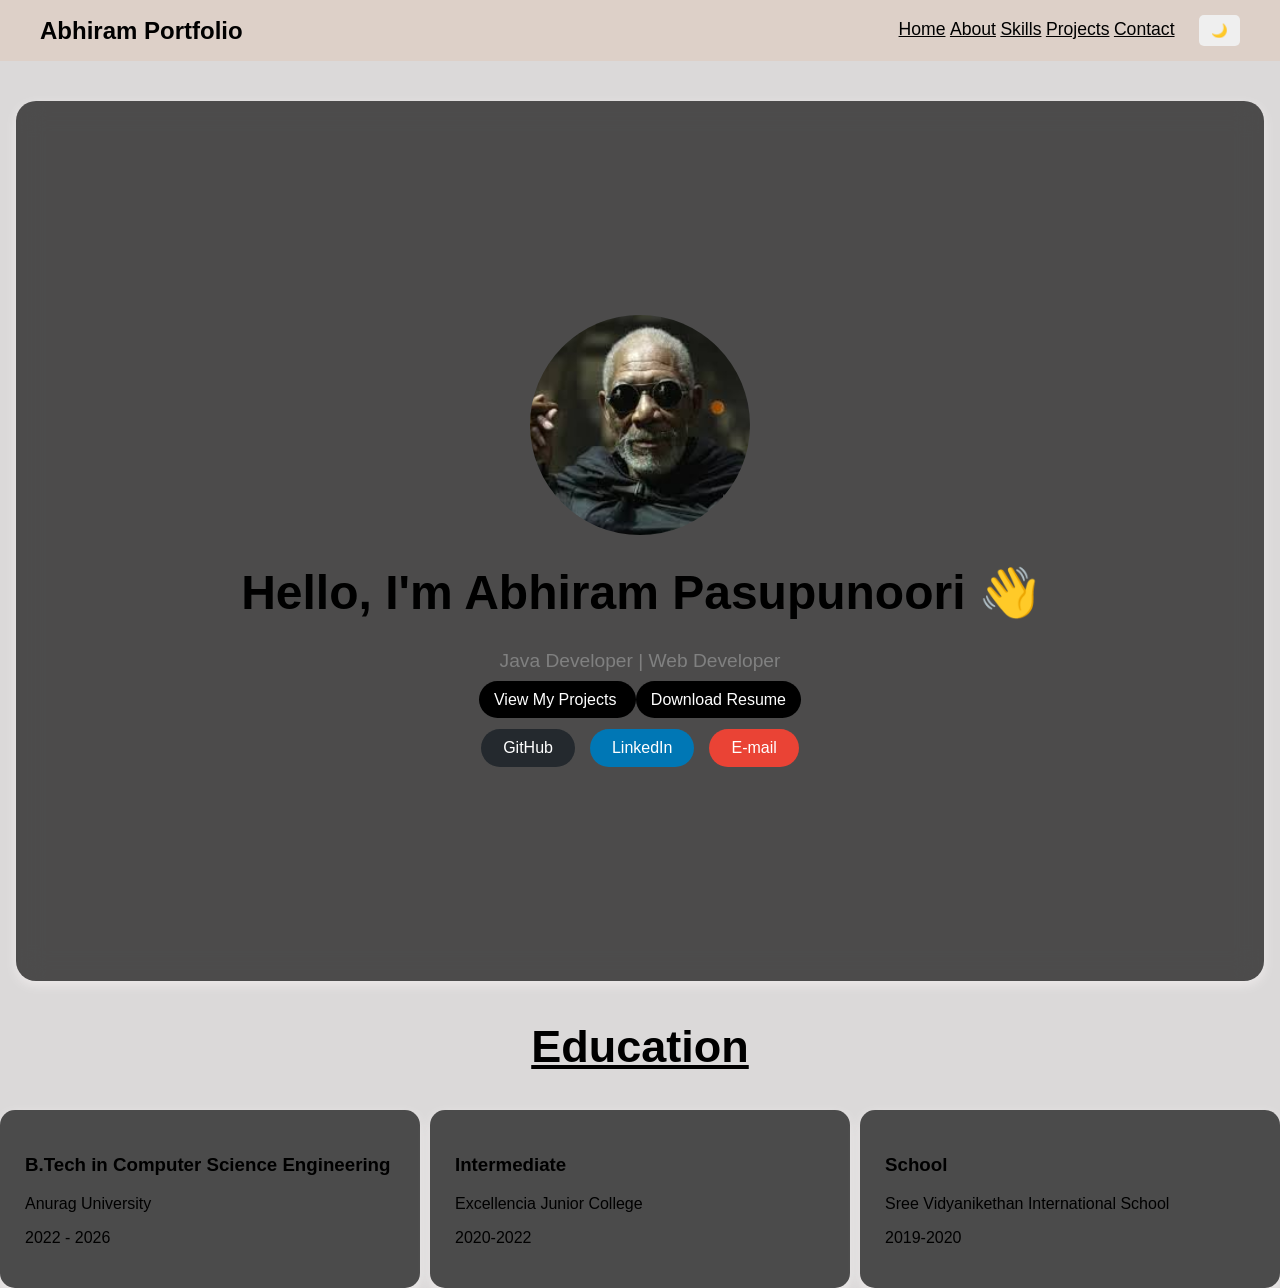
==== Portfolio/index.html @ 84ac0bc2 "Add files via upload" ====
<!DOCTYPE html>
<html lang="en">
<head>
    <title>My Portfolio</title>
    <meta charset="UTF-8">
    <link rel="stylesheet" href="style.css">
</head>
<body>
   
<nav class="navbar">
    <div class="logo">Abhiram Portfolio</div>

   

    <div class="nav-links">
        <a href="index.html">Home</a>
        <a href="about.html">About</a>
        <a href="skills.html">Skills</a>
        <a href="projects.html">Projects</a>
        <a href="contact.html">Contact</a>

        <button id="theme-btn">🌙</button>
    </div>
    
</nav>


<section class="hero">
    <img src="images/profile.jpeg" alt="Profile Photo" class="profile-pic">

    <h1>Hello, I'm Abhiram Pasupunoori 👋</h1>

    <p>
        Java Developer | Web Developer
    </p>

    <div class="hero-button">

        <a href="projects.html" class="hero-btn">
            View My Projects
        </a>
        <a href="resume.pdf" download class="resume-btn">
            Download Resume
        </a>
    </div>

    <div class="social-links">

        <a href="https://github.com/AbhiramPasupunoori" target="_blank" class="social-btn github">
            GitHub
        </a>
        <a href="https://www.linkedin.com/in/abhiram-pasupunoori19" target="_blank" class="social-btn linkedin">
            LinkedIn
        </a>
        <a href="mailto:abhi.ram9258@gmail.com" target="_blank" class="social-btn e-mail">
            E-mail 
        </a>

    </div>

</section>

<section class="education">

    <h1>Education</h1>


    <div class="education-container">

   
        <div class="edu-card">

            <h3>B.Tech in Computer Science Engineering</h3>

            <p>
             Anurag University
            </p>

            <p>
                2022 - 2026
            </p>

        </div>

         <div class="edu-card">
            <h3>Intermediate</h3>

            <p>Excellencia Junior College</p>

            <p>2020-2022</p>
        </div>

        <div class="edu-card">
            <h3>School</h3>
            <p>Sree Vidyanikethan International School</p>
            <p>2019-2020</p>
        </div>
    </div>

</section>


<script src="script.js"></script>
</body>
</html>
---- Portfolio/style.css ----
/* Base styles */
body {
    margin: 0;
    font-family: Arial, sans-serif;
    background-color: #b5b1b17b;
    color: black;
}

/* Navigation */
.navbar {
    background-color: #DDD0C8;
    display: flex;
    justify-content: space-between;
    align-items: center;
    padding: 15px 40px;
}

.logo {
    color: #000000;
    font-size: 24px;
    font-weight: bold;
    transition: transform 0.3s ease;
}

.logo:hover {
    transform: scale(1.1);
}

.nav-links a {
    font-size: 1.1rem;
    color: rgb(0, 0, 0);
    max-width: 700px;
    position: relative;
    transition: color 0.3s ease;
    align-items: right;
}

.nav-links a::after {
    content: "";
    position: absolute;
    left: 0;
    bottom: -5px;
    width: 0;
    height: 2px;
    background: #E5EDF1;
    transition: width 0.3s ease;
}

.nav-links a:hover {
    color: #ffa9a9;
}

.nav-links a:hover::after {
    width: 100%;
}

#theme-btn {
    margin-left: 20px;
    padding: 8px 12px;
    border: none;
    border-radius: 5px;
    cursor: pointer;
    transition: background-color 0.3s ease, transform 0.3s ease;
}

#theme-btn:hover {
    transform: scale(1.05);
}

/* Page content */
.content {
    padding: 50px;
}

.content h1 {
    animation: fadeIn 1s ease-in-out;
}

/* Hero Section */
.hero {
    margin: 40px auto;
    width: 85%;
    min-height: 80vh;
    display: flex;
    flex-direction: column;
    justify-content: center;
    align-items: center;
    text-align: center;
    padding: 80px;
    border-radius: 20px;
    background: #323232d8;
    backdrop-filter: blur(15px);
    box-shadow: 0px 4px 12px rgba(255, 249, 249, 0.515);
    animation: fadeIn 1s ease-in-out;
}

.hero h1 {
    opacity: 0;
    transform: translateY(30px);
    animation: smoothAppear 3s ease-out forwards;
    font-size: 3rem;
    margin: 10px 0;
}

.hero p {
    opacity: 0;
    transform: translateY(30px);
    animation: smoothAppear 3s ease-out forwards;
    font-size: 1.2rem;
    color: gray;
    max-width: 700px;
}

.hero-btn,
.resume-btn {
    padding: 10px 15px;
    border-radius: 30px;
    text-decoration: none;
    color: white;
    transform: translateY(30px);
    animation: smoothAppear 3s ease-out forwards;
}

.hero-btn {
    background: #000000;
    color: #ffffff;
}

.resume-btn {
    background: #000000;
    color: #ffffff;
}

.hero-btn:hover,
.resume-btn:hover {
    transform: translateY(-4px);
    color: #ffa9a9; 
}

.social-links{
    margin-top:20px;

    display:flex;
    gap:15px;

    justify-content:center;
    flex-wrap:wrap;
}

.social-btn{
    text-decoration:none;

    padding:10px 22px;

    border-radius:25px;

    color: #ffffff; 

    transition:all 0.3s ease;
}
.social-btn:hover{
    transform: translateY(-4px);
    color: #000000; 
}
.github{
    background:#24292e;
}

.linkedin{
    background:#0077b5;
}

.e-mail{
    background:#ea4335;
}


.profile-pic {
    width: 220px;
    height: 220px;
    object-fit: cover;
    border-radius: 50%;
    margin-bottom: 20px;
    animation: float 4s ease-in-out infinite;
}

.education h1{
    text-align: center;
    font-size: 45px;
    text-decoration: underline;
    
}

.education-container {
    display: flex;
    gap: 10px;
    justify-content: center;
}

.edu-card {
    width: 390px;
    margin: auto;
    

    padding: 25px;
    border-radius: 15px;
    background-color: #323232d8;

    box-shadow: 0px 4px 12px rgba(255, 249, 249, 0.515);
    transition: transform 0.3s ease;
}

.edu-card:hover {
    transform: translateY(-5px);
}

/* Project cards */
.project {
    border: 1px solid #ddd;
    border-radius: 10px;
    padding: 20px;
    margin-bottom: 20px;
    transition: transform 0.3s ease, box-shadow 0.3s ease;
}

.project:hover {
    transform: translateY(-8px);
    box-shadow: 0 8px 20px rgb(0, 0, 0);
}

/* Skill cards */
.skill-card {
    display: inline-block;
    padding: 15px 25px;
    margin: 10px;
    border-radius: 10px;
    background: #323232d8;
    transition: transform 0.3s ease;
}

.skill-card:hover {
    transform: scale(1.05);
}

/* Forms */
input,
textarea {
    width: 100%;
    padding: 10px;
    margin-top: 10px;
    margin-bottom: 20px;
    box-sizing: border-box;
}

button {
    padding: 10px 20px;
    border: none;
    border-radius: 25px;
    cursor: pointer;
    transition: transform 0.3s ease, background-color 0.3s ease;
}

button:hover {
    transform: scale(1.05);
}

#contact {
    text-align: center;
    padding: 60px 20px;
}

#contact h1{
    font-size: 40px;
    margin-bottom: 20px;
    color: #7fbcdd;
}

#contact h2 {
    font-size: 25px;
    margin-bottom: 20px;
}

#contact p {
    font-size: 18px;
    margin: 10px 0;
    color: white;
    
}

#contact a{
    color: white;
    text-decoration: none;
}

#contact a:hover {
    color:#7fbcdd;
    text-decoration: underline;
}

/* Dark mode */
body.dark-mode {
    background-color: #121212;
    color: white;
}

body.dark-mode .navbar {
    background: #DDD0C8;
}

body.dark-mode .project {
    border: 1px solid #ffffff;
}

/* Animations */
@keyframes fadeIn {
    from {
        opacity: 0;
        transform: translateY(30px);
    }
    to {
        opacity: 1;
        transform: translateY(0);
    }
}

@keyframes smoothAppear {
    from {
        opacity: 0;
        transform: translateY(30px);
    }
    to {
        opacity: 1;
        transform: translateY(0);
    }
}
#theme-toggle {
    font-family: Arial, "Apple Color Emoji", "Segoe UI Emoji", sans-serif;
    font-size: 24px;
}
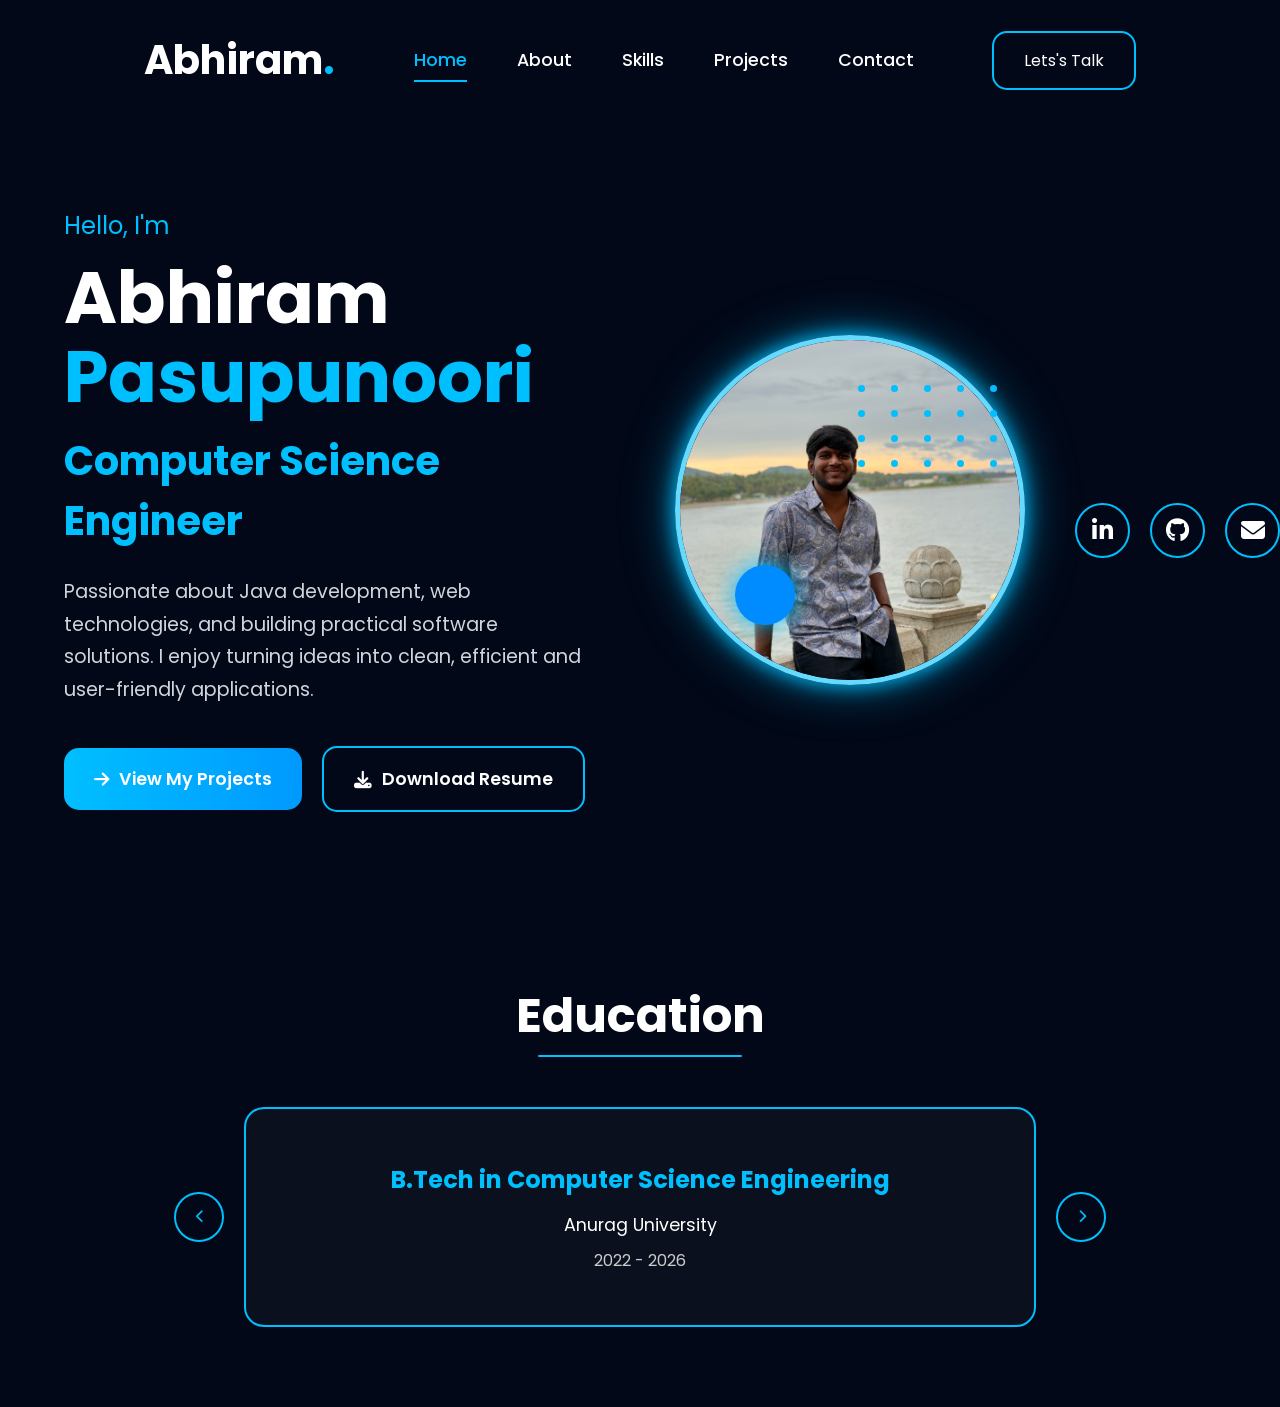
==== commit 97ec26a3: "home-page updated" ====
--- a/Portfolio/index.html
+++ b/Portfolio/index.html
@@ -1,105 +1,214 @@
 <!DOCTYPE html>
 <html lang="en">
-<head>
-    <title>My Portfolio</title>
-    <meta charset="UTF-8">
-    <link rel="stylesheet" href="style.css">
-</head>
-<body>
-   
-<nav class="navbar">
-    <div class="logo">Abhiram Portfolio</div>
-
-   
-
-    <div class="nav-links">
-        <a href="index.html">Home</a>
-        <a href="about.html">About</a>
-        <a href="skills.html">Skills</a>
-        <a href="projects.html">Projects</a>
-        <a href="contact.html">Contact</a>
-
-        <button id="theme-btn">🌙</button>
-    </div>
-    
-</nav>
-
-
-<section class="hero">
-    <img src="images/profile.jpeg" alt="Profile Photo" class="profile-pic">
-
-    <h1>Hello, I'm Abhiram Pasupunoori 👋</h1>
-
-    <p>
-        Java Developer | Web Developer
-    </p>
-
-    <div class="hero-button">
-
-        <a href="projects.html" class="hero-btn">
-            View My Projects
-        </a>
-        <a href="resume.pdf" download class="resume-btn">
-            Download Resume
-        </a>
-    </div>
-
-    <div class="social-links">
-
-        <a href="https://github.com/AbhiramPasupunoori" target="_blank" class="social-btn github">
-            GitHub
-        </a>
-        <a href="https://www.linkedin.com/in/abhiram-pasupunoori19" target="_blank" class="social-btn linkedin">
-            LinkedIn
-        </a>
-        <a href="mailto:abhi.ram9258@gmail.com" target="_blank" class="social-btn e-mail">
-            E-mail 
-        </a>
-
-    </div>
-
-</section>
-
-<section class="education">
-
-    <h1>Education</h1>
-
-
-    <div class="education-container">
-
-   
-        <div class="edu-card">
-
-            <h3>B.Tech in Computer Science Engineering</h3>
-
-            <p>
-             Anurag University
-            </p>
-
-            <p>
-                2022 - 2026
-            </p>
-
-        </div>
-
-         <div class="edu-card">
-            <h3>Intermediate</h3>
-
-            <p>Excellencia Junior College</p>
-
-            <p>2020-2022</p>
-        </div>
-
-        <div class="edu-card">
-            <h3>School</h3>
-            <p>Sree Vidyanikethan International School</p>
-            <p>2019-2020</p>
-        </div>
-    </div>
-
-</section>
-
-
-<script src="script.js"></script>
-</body>
+
+    <head>
+        <meta charset="UTF-8">
+        <meta name="viewport" content="width=device-width, initial-scale=1.0">
+        <title>Abhiram Portfolio</title>
+
+        <link rel="stylesheet"
+              href="https://cdnjs.cloudflare.com/ajax/libs/font-awesome/6.5.2/css/all.min.css">
+
+        <link rel="stylesheet" href="style.css">
+    </head>
+
+    <body>
+
+        <header>
+
+            <nav class="navbar">
+
+
+                <div class="logo">
+                    Abhiram<span>.</span>
+                </div>
+
+                <ul class="nav-menu">
+                    <li><a href="#" class="active">Home</a></li>
+                    <li><a href="about.html">About</a></li>
+                    <li><a href="skills.html">Skills</a></li>
+                    <li><a href="projects.html">Projects</a></li>
+                    <li><a href="contact.html">Contact</a></li>    
+                </ul>
+
+                <a href="contact.html" class="resume-nav-btn">
+                    
+                    Lets's Talk
+                </a>
+        
+            </nav>
+
+        </header>
+
+        <section class="hero">
+
+                <div class="hero-content">
+
+                    <p class="intro">
+                        Hello, I'm
+                    </p>
+
+                    <h1>
+                        Abhiram <span>Pasupunoori</span>
+                    </h1>
+
+                    <h2>
+                        Computer Science Engineer
+                    </h2>
+
+                    <p class="description">
+                        Passionate about Java development, web technologies,
+                        and building practical software solutions. I enjoy
+                        turning ideas into clean, efficient and user-friendly
+                        applications.
+                    </p>
+
+                    <div class="hero-buttons">
+
+                        <a href="projects.html" class="project-btn">
+                            <i class="fa-solid fa-arrow-right"></i>
+                            View My Projects
+                        </a>
+
+                        <a href="resume.pdf" download class="download-btn">
+                            <i class="fa-solid fa-download"></i>
+                             Download Resume
+                        </a>
+
+                    </div>
+
+                </div>
+
+                <div class="hero-image">
+
+                    <div class="image-circle">
+
+                        <img src="images/abhi.jpg"
+                            alt="Profile Photo">
+
+                    </div>
+
+                    <div class="small-circle"></div>
+
+                    <div class="dots">
+                        <span></span>
+                        <span></span>
+                        <span></span>
+                        <span></span>
+                        <span></span>
+                        <span></span>
+                        <span></span>
+                        <span></span>
+                        <span></span>
+                        <span></span>
+                        <span></span>
+                        <span></span>
+                        <span></span>
+                        <span></span>
+                        <span></span>
+                        <span></span>
+                        <span></span>
+                        <span></span>
+                        <span></span>
+                        <span></span>
+                    </div>
+
+                </div>
+
+                <div class="social-icons">
+
+                    <a href="https://www.linkedin.com/in/abhiram-pasupunoori19/"
+                        target="_blank">
+                        <i class="fab fa-linkedin-in"></i>
+                    </a>
+
+                    <a href="https://github.com/AbhiramPasupunoori"
+                        target="_blank">
+                        <i class="fab fa-github"></i>
+                    </a>
+
+                    <a href="https://mail.google.com/mail/?view=cm&fs=1&to=abhi.ram9258@gmail.com" target="_blank">
+                        <i class="fas fa-envelope"></i>
+                        </a>
+                </div>
+
+                
+        </section>
+
+        <section class="education">
+
+                <h2 class="section-title">Education</h2>
+
+                <div class="slider-wrapper">
+
+                    <button class="slider-btn prev">
+                        <i class="fa-solid fa-chevron-left"></i>
+                    </button>
+
+                    <div class="slider-container">
+
+                        <div class="education-slider">
+
+                            <div class="edu-card">
+                                <h3>B.Tech in Computer Science Engineering</h3>
+                                <p>Anurag University</p>
+                                <span>2022 - 2026</span>
+                            </div>
+
+                            <div class="edu-card">
+                                <h3>Intermediate</h3>
+                                <p>Excellencia Junior College</p>
+                                <span>2020 - 2022</span>
+                            </div>
+
+                            <div class="edu-card">
+                                <h3>School</h3>
+                                <p>Sree Vidyanikethan International School</p>
+                                <span>2019 - 2020</span>
+                            </div>
+
+                        </div>
+
+                    </div>
+
+                    <button class="slider-btn next">
+                        <i class="fa-solid fa-chevron-right"></i>
+                    </button>
+
+                </div>
+
+        </section>
+
+        <script>
+
+            const slider = document.querySelector('.education-slider');
+            const cards = document.querySelectorAll('.edu-card');
+
+            let index = 0;
+
+            document.querySelector('.next').onclick = () => {
+
+                if(index < cards.length - 1) {
+                    index++;
+                }
+
+                slider.style.transform =
+                    `translateX(-${index * 500}px)`;
+            };
+
+            document.querySelector('.prev').onclick = () => {
+
+                if(index > 0) {
+                    index--;
+                }
+                const cardWidth = document.querySelector('.edu-card').offsetWidth;
+
+                slider.style.transform =
+                    `translateX(-${index * cardWidth}px)`;
+            };
+
+        </script>
+                
+    </body>
+
 </html>
--- a/Portfolio/style.css
+++ b/Portfolio/style.css
@@ -1,240 +1,399 @@
-/* Base styles */
+@import url('https://fonts.googleapis.com/css2?family=Poppins:wght@300;400;500;600;700;800&display=swap');
+
+/* =========================
+   GLOBAL STYLES
+========================= */
+* {
+    margin: 0;
+    padding: 0;
+    box-sizing: border-box;
+    font-family: 'Poppins', sans-serif;
+}
+
 body {
-    margin: 0;
-    font-family: Arial, sans-serif;
-    background-color: #b5b1b17b;
+    background: #020817;
+    color: white;
+    min-height: 100vh;
+    overflow-x: hidden;
+}
+
+/* =========================
+   NAVBAR
+========================= */
+.navbar {
+    width: 90%;
+    margin: auto;
+    padding: 30px 80px;
+
+    display: flex;
+    justify-content: space-between;
+    align-items: center;
+}
+
+.logo {
+    font-size: 2.5rem;
+    font-weight: 700;
+}
+
+.logo span {
+    color: #00BFFF;
+}
+
+.nav-menu {
+    display: flex;
+    list-style: none;
+    gap: 50px;
+}
+
+.nav-menu li {
+    list-style: none;
+}
+
+.nav-menu a {
+    text-decoration: none;
+    color: white;
+    font-size: 1.1rem;
+    font-weight: 500;
+    position: relative;
+    transition: 0.3s;
+}
+
+.nav-menu a:hover,
+.nav-menu a.active {
+    color: #00BFFF;
+}
+
+.nav-menu a.active::after {
+    content: '';
+    position: absolute;
+    width: 100%;
+    height: 2px;
+    background: #00BFFF;
+    left: 0;
+    bottom: -10px;
+}
+
+.resume-nav-btn {
+    padding: 15px 30px;
+    border: 2px solid #00BFFF;
+    border-radius: 15px;
+    color: white;
+    text-decoration: none;
+    transition: 0.3s;
+}
+
+.resume-nav-btn:hover {
+    background: #00BFFF;
     color: black;
 }
 
-/* Navigation */
-.navbar {
-    background-color: #DDD0C8;
-    display: flex;
+/* =========================
+   HERO SECTION
+========================= */
+.hero {
+    width: 90%;
+    margin: auto;
+    min-height: calc(100vh - 120px);
+
+    display: flex;
+    align-items: center;
     justify-content: space-between;
-    align-items: center;
-    padding: 15px 40px;
-}
-
-.logo {
-    color: #000000;
+    gap: 50px;
+}
+
+/* Hero Content */
+.hero-content {
+    flex: 1;
+}
+
+.intro {
+    color: #00BFFF;
+    font-size: 1.5rem;
+    margin-bottom: 15px;
+}
+
+.hero-content h1 {
+    font-size: 4.5rem;
+    font-weight: 700;
+    line-height: 1.1;
+    margin-bottom: 15px;
+}
+
+.hero-content h1 span {
+    color: #00BFFF;
+}
+
+.hero-content h2 {
+    color: #00BFFF;
+    font-size: 2.5rem;
+    margin-bottom: 25px;
+}
+
+.description {
+    color: #d1d5db;
+    font-size: 1.2rem;
+    line-height: 1.7;
+    max-width: 550px;
+    margin-bottom: 40px;
+}
+
+/* =========================
+   HERO BUTTONS
+========================= */
+.hero-buttons {
+    display: flex;
+    flex-direction: row;
+    align-items: center;
+    gap: 20px;
+    margin-top: 40px;
+    flex-wrap: nowrap;
+}
+
+.project-btn,
+.download-btn {
+    text-decoration: none;
+    padding: 18px 30px;
+    border-radius: 15px;
+    font-size: 1.1rem;
+    font-weight: 600;
+    white-space: nowrap;
+    
+    transition: all 0.3s ease;
+    
+
+    display: inline-flex;
+    align-items: center;
+    justify-content: center;
+    gap: 10px;
+}
+
+.project-btn {
+    background: linear-gradient(90deg, #00BFFF, #0099FF);
+    color: white;
+    
+}
+
+.download-btn {
+    border: 2px solid #00BFFF;
+    color: white;
+    
+}
+
+.project-btn:hover,
+.download-btn:hover {
+    transform: translateY(-5px);
+}
+
+/* =========================
+   SOCIAL ICONS
+========================= */
+.social-icons {
+    display: flex;
+    gap: 20px;
+    margin-top: 40px;
+}
+
+.social-icons a {
+    width: 55px;
+    height: 55px;
+
+    border: 2px solid #00BFFF;
+    border-radius: 50%;
+
+    display: flex;
+    justify-content: center;
+    align-items: center;
+
+    color: white;
     font-size: 24px;
-    font-weight: bold;
-    transition: transform 0.3s ease;
-}
-
-.logo:hover {
-    transform: scale(1.1);
-}
-
-.nav-links a {
-    font-size: 1.1rem;
-    color: rgb(0, 0, 0);
-    max-width: 700px;
+    text-decoration: none;
+
+    transition: all 0.3s ease;
+}
+
+.social-icons a:hover {
+    background: #00BFFF;
+    color: #020817;
+    transform: translateY(-5px);
+}
+
+/* =========================
+   HERO IMAGE SECTION
+========================= */
+.hero-image {
+    flex: 1;
+    margin-left: 40px;
+
+    display: flex;
+    justify-content: center;
+    align-items: center;
+
     position: relative;
-    transition: color 0.3s ease;
-    align-items: right;
-}
-
-.nav-links a::after {
-    content: "";
+}
+
+.image-circle {
+   
+    width: 350px;
+    height: 350px;
+
+    border-radius: 50%;
+    border: 5px solid #66D9FF;
+
+    overflow: hidden;
+
+    box-shadow:
+        0 0 20px #00BFFF,
+        0 0 50px rgba(0,191,255,0.5);
+
+    animation: float 4s ease-in-out infinite;
+}
+
+.image-circle img {
+    width: 100%;
+    height: 100%;
+    object-fit: cover;
+}
+
+/* Decorative Circle */
+.small-circle {
+    width: 60px;
+    height: 60px;
+
+    border-radius: 50%;
+    background: #008CFF;
+
     position: absolute;
-    left: 0;
-    bottom: -5px;
-    width: 0;
+    left: 60px;
+    bottom: 60px;
+
+    box-shadow: 0 0 25px #00BFFF;
+}
+
+/* Dots Pattern */
+.dots {
+    position: absolute;
+    top: 50px;
+    right: 20px;
+
+    display: grid;
+    grid-template-columns: repeat(5, 15px);
+    gap: 18px;
+}
+
+.dots span {
+    width: 7px;
+    height: 7px;
+
+    border-radius: 50%;
+    background: #00BFFF;
+}
+/* ===== EDUCATION SECTION ===== */
+.education {
+    padding: 80px 10%;
+    display: flex;
+    flex-direction: column;
+    align-items: center;
+    
+}
+.section-title {
+    color: white;
+    font-size: 3rem;
+    text-align: center;
+    margin-bottom: 50px;
+    width: 100%;
+}
+.section-title::after {
+    content: '';
+    display: block;
+    width: 20%;
     height: 2px;
-    background: #E5EDF1;
-    transition: width 0.3s ease;
-}
-
-.nav-links a:hover {
-    color: #ffa9a9;
-}
-
-.nav-links a:hover::after {
-    width: 100%;
-}
-
-#theme-btn {
-    margin-left: 20px;
-    padding: 8px 12px;
-    border: none;
-    border-radius: 5px;
-    cursor: pointer;
-    transition: background-color 0.3s ease, transform 0.3s ease;
-}
-
-#theme-btn:hover {
-    transform: scale(1.05);
-}
-
-/* Page content */
-.content {
-    padding: 50px;
-}
-
-.content h1 {
-    animation: fadeIn 1s ease-in-out;
-}
-
-/* Hero Section */
-.hero {
-    margin: 40px auto;
-    width: 85%;
-    min-height: 80vh;
+    background: #00BFFF;
+    margin: 3px auto 0;
+    border-radius: 10px;
+}
+
+.slider-wrapper {
+    display: flex;
+    align-items: center;
+    justify-content: center;
+    gap: 20px;
+}
+
+.slider-container {
+    width: 80%;
+    max-width: 850px;       
+    overflow: hidden;
+}
+
+.education-slider {
+    display: flex;
+    transition: transform 0.5s ease;
+}
+
+.edu-card {
+    min-width: 100%;   
+
+    height: 220px;     
+
+    background: rgba(255,255,255,0.03);
+    border: 2px solid #00BFFF;
+    border-radius: 20px;
+
     display: flex;
     flex-direction: column;
     justify-content: center;
     align-items: center;
+
     text-align: center;
-    padding: 80px;
-    border-radius: 20px;
-    background: #323232d8;
-    backdrop-filter: blur(15px);
-    box-shadow: 0px 4px 12px rgba(255, 249, 249, 0.515);
-    animation: fadeIn 1s ease-in-out;
-}
-
-.hero h1 {
-    opacity: 0;
-    transform: translateY(30px);
-    animation: smoothAppear 3s ease-out forwards;
-    font-size: 3rem;
-    margin: 10px 0;
-}
-
-.hero p {
-    opacity: 0;
-    transform: translateY(30px);
-    animation: smoothAppear 3s ease-out forwards;
-    font-size: 1.2rem;
-    color: gray;
-    max-width: 700px;
-}
-
-.hero-btn,
-.resume-btn {
-    padding: 10px 15px;
-    border-radius: 30px;
-    text-decoration: none;
-    color: white;
-    transform: translateY(30px);
-    animation: smoothAppear 3s ease-out forwards;
-}
-
-.hero-btn {
-    background: #000000;
-    color: #ffffff;
-}
-
-.resume-btn {
-    background: #000000;
-    color: #ffffff;
-}
-
-.hero-btn:hover,
-.resume-btn:hover {
-    transform: translateY(-4px);
-    color: #ffa9a9; 
-}
-
-.social-links{
-    margin-top:20px;
-
-    display:flex;
-    gap:15px;
-
-    justify-content:center;
-    flex-wrap:wrap;
-}
-
-.social-btn{
-    text-decoration:none;
-
-    padding:10px 22px;
-
-    border-radius:25px;
-
-    color: #ffffff; 
-
-    transition:all 0.3s ease;
-}
-.social-btn:hover{
-    transform: translateY(-4px);
-    color: #000000; 
-}
-.github{
-    background:#24292e;
-}
-
-.linkedin{
-    background:#0077b5;
-}
-
-.e-mail{
-    background:#ea4335;
-}
-
-
-.profile-pic {
-    width: 220px;
-    height: 220px;
-    object-fit: cover;
+
+    padding: 25px;
+}
+
+.edu-card h3 {
+    color: #00BFFF;
+    font-size: 1.5rem;
+    margin-bottom: 15px;
+}
+
+.edu-card p {
+    color: white;
+    font-size: 1.1rem;
+    margin-bottom: 10px;
+}
+
+.edu-card span {
+    color: #ccc;
+}
+
+.slider-btn {
+    width: 50px;
+    height: 50px;
+
     border-radius: 50%;
-    margin-bottom: 20px;
-    animation: float 4s ease-in-out infinite;
-}
-
-.education h1{
-    text-align: center;
-    font-size: 45px;
-    text-decoration: underline;
-    
-}
-
-.education-container {
-    display: flex;
-    gap: 10px;
-    justify-content: center;
-}
-
-.edu-card {
-    width: 390px;
-    margin: auto;
-    
-
-    padding: 25px;
-    border-radius: 15px;
-    background-color: #323232d8;
-
-    box-shadow: 0px 4px 12px rgba(255, 249, 249, 0.515);
-    transition: transform 0.3s ease;
-}
-
-.edu-card:hover {
-    transform: translateY(-5px);
-}
-
-/* Project cards */
-.project {
-    border: 1px solid #ddd;
-    border-radius: 10px;
-    padding: 20px;
-    margin-bottom: 20px;
-    transition: transform 0.3s ease, box-shadow 0.3s ease;
-}
-
-.project:hover {
-    transform: translateY(-8px);
-    box-shadow: 0 8px 20px rgb(0, 0, 0);
-}
-
-/* Skill cards */
+    border: 2px solid #00BFFF;
+
+    background: transparent;
+    color: #00BFFF;
+
+    cursor: pointer;
+}
+
+.slider-btn:hover {
+    background: #00BFFF;
+    color: #020817;
+}
+/* =========================
+   SKILLS SECTION
+========================= */
 .skill-card {
     display: inline-block;
+
     padding: 15px 25px;
     margin: 10px;
+
     border-radius: 10px;
     background: #323232d8;
+
     transition: transform 0.3s ease;
 }
 
@@ -242,34 +401,46 @@
     transform: scale(1.05);
 }
 
-/* Forms */
+/* =========================
+   FORMS
+========================= */
 input,
 textarea {
     width: 100%;
+
     padding: 10px;
     margin-top: 10px;
     margin-bottom: 20px;
+
     box-sizing: border-box;
 }
 
 button {
     padding: 10px 20px;
+
     border: none;
     border-radius: 25px;
+
     cursor: pointer;
-    transition: transform 0.3s ease, background-color 0.3s ease;
+
+    transition:
+        transform 0.3s ease,
+        background-color 0.3s ease;
 }
 
 button:hover {
     transform: scale(1.05);
 }
 
+/* =========================
+   CONTACT SECTION
+========================= */
 #contact {
     text-align: center;
     padding: 60px 20px;
 }
 
-#contact h1{
+#contact h1 {
     font-size: 40px;
     margin-bottom: 20px;
     color: #7fbcdd;
@@ -284,39 +455,43 @@
     font-size: 18px;
     margin: 10px 0;
     color: white;
-    
-}
-
-#contact a{
+}
+
+#contact a {
     color: white;
     text-decoration: none;
 }
 
 #contact a:hover {
-    color:#7fbcdd;
+    color: #7fbcdd;
     text-decoration: underline;
 }
 
-/* Dark mode */
-body.dark-mode {
-    background-color: #121212;
-    color: white;
-}
-
-body.dark-mode .navbar {
-    background: #DDD0C8;
-}
-
-body.dark-mode .project {
-    border: 1px solid #ffffff;
-}
-
-/* Animations */
+
+
+/* =========================
+   ANIMATIONS
+========================= */
+@keyframes float {
+    0% {
+        transform: translateY(0);
+    }
+
+    50% {
+        transform: translateY(-15px);
+    }
+
+    100% {
+        transform: translateY(0);
+    }
+}
+
 @keyframes fadeIn {
     from {
         opacity: 0;
         transform: translateY(30px);
     }
+
     to {
         opacity: 1;
         transform: translateY(0);
@@ -328,12 +503,88 @@
         opacity: 0;
         transform: translateY(30px);
     }
+
     to {
         opacity: 1;
         transform: translateY(0);
     }
 }
+
+/* =========================
+   THEME TOGGLE
+========================= */
 #theme-toggle {
-    font-family: Arial, "Apple Color Emoji", "Segoe UI Emoji", sans-serif;
+    font-family: Arial, "Apple Color Emoji",
+                 "Segoe UI Emoji", sans-serif;
     font-size: 24px;
+}
+
+/* =========================
+   RESPONSIVE DESIGN
+========================= */
+@media (max-width: 1200px) {
+
+    .hero {
+        flex-direction: column-reverse;
+        text-align: center;
+        padding: 50px 0;
+    }
+
+    .hero-buttons,
+    .social-icons {
+        justify-content: center;
+    }
+
+    .hero-content h1 {
+        font-size: 4rem;
+    }
+
+    .hero-content h2 {
+        font-size: 2.5rem;
+    }
+
+    .image-circle {
+        width: 350px;
+        height: 350px;
+    }
+
+    .navbar {
+        flex-direction: column;
+        gap: 25px;
+    }
+
+    .nav-menu {
+        flex-wrap: wrap;
+        justify-content: center;
+        gap: 25px;
+    }
+}
+
+@media (max-width: 768px) {
+
+    .hero-content h1 {
+        font-size: 3rem;
+    }
+
+    .hero-content h2 {
+        font-size: 2rem;
+    }
+
+    .intro {
+        font-size: 1.5rem;
+    }
+
+    .description {
+        font-size: 1.1rem;
+    }
+
+    .image-circle {
+        width: 280px;
+        height: 280px;
+    }
+
+    .hero-buttons{
+        flex-direction: row;
+    }
+
 }
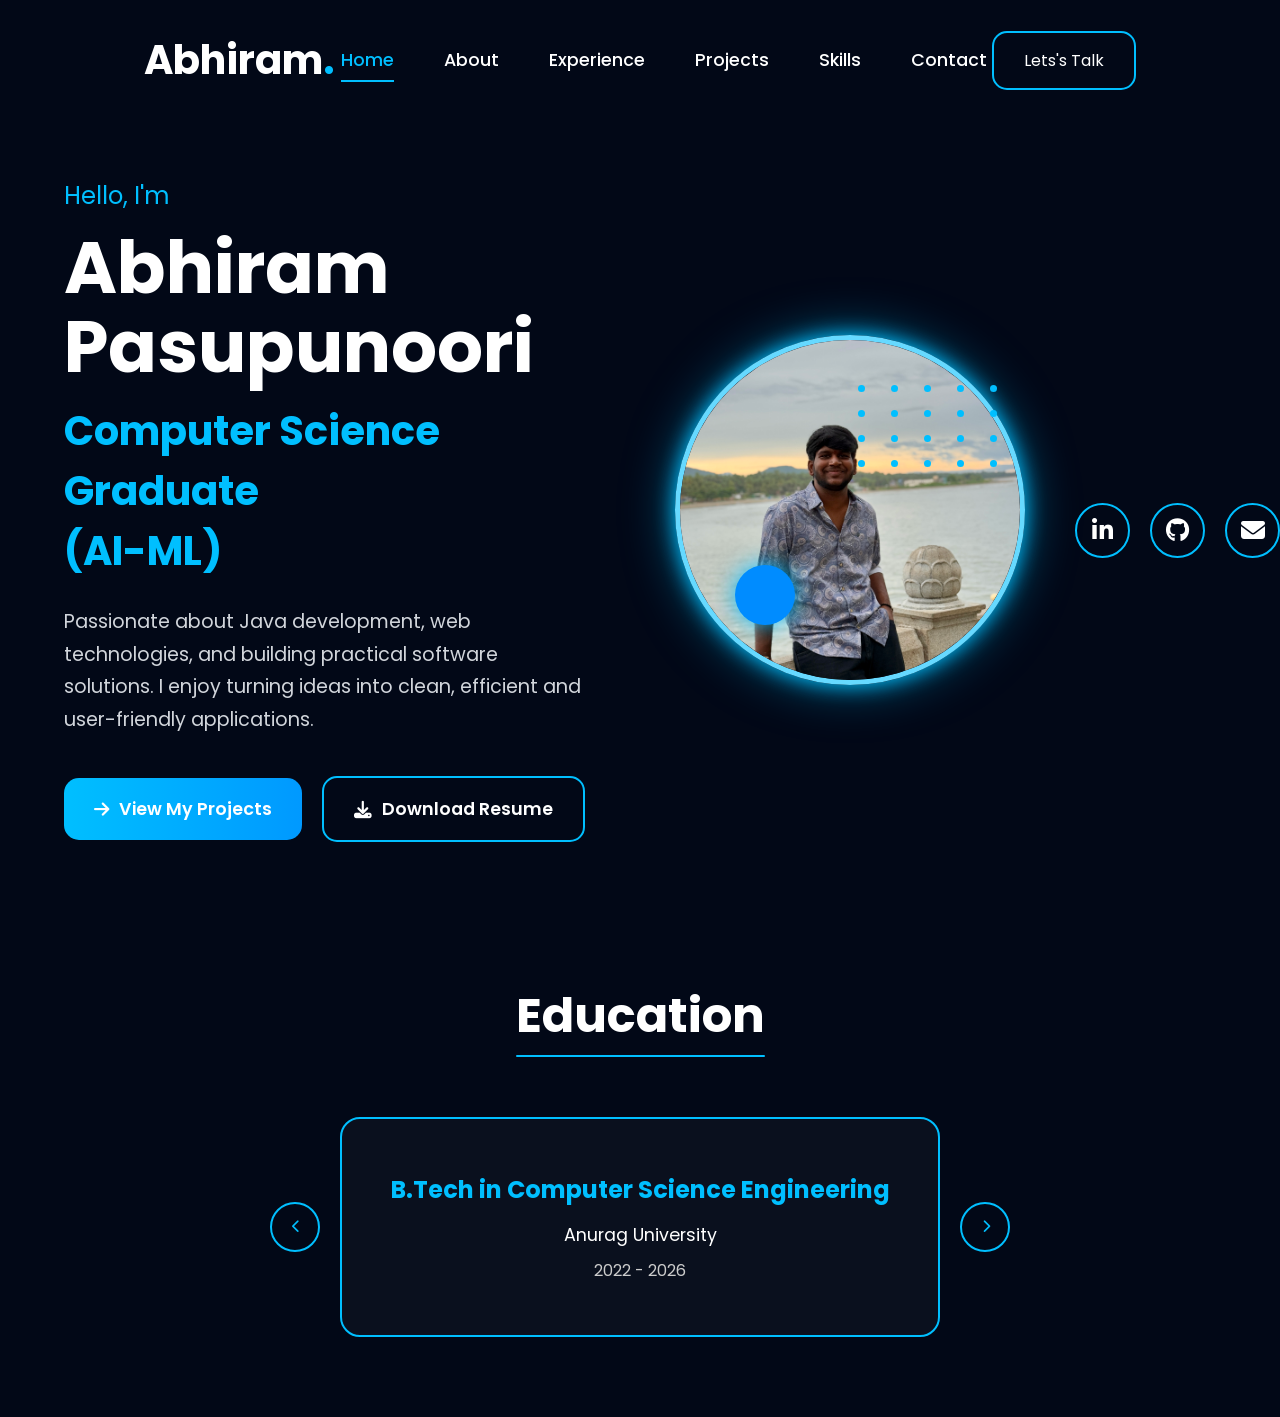
==== commit 2c4943a4: "about-page updated" ====
--- a/Portfolio/index.html
+++ b/Portfolio/index.html
@@ -26,8 +26,9 @@
                 <ul class="nav-menu">
                     <li><a href="#" class="active">Home</a></li>
                     <li><a href="about.html">About</a></li>
+                    <li><a href="experience.html">Experience</a></li>
+                    <li><a href="projects.html">Projects</a></li>
                     <li><a href="skills.html">Skills</a></li>
-                    <li><a href="projects.html">Projects</a></li>
                     <li><a href="contact.html">Contact</a></li>    
                 </ul>
 
@@ -49,11 +50,12 @@
                     </p>
 
                     <h1>
-                        Abhiram <span>Pasupunoori</span>
+                        Abhiram Pasupunoori
                     </h1>
 
                     <h2>
-                        Computer Science Engineer
+                        Computer Science Graduate       
+                        <br>(AI-ML)
                     </h2>
 
                     <p class="description">
@@ -137,7 +139,7 @@
 
         <section class="education">
 
-                <h2 class="section-title">Education</h2>
+                <h2 class="education-title">Education</h2>
 
                 <div class="slider-wrapper">
 
@@ -193,7 +195,7 @@
                 }
 
                 slider.style.transform =
-                    `translateX(-${index * 500}px)`;
+                    `translateX(-${index * 600}px)`;
             };
 
             document.querySelector('.prev').onclick = () => {
--- a/Portfolio/style.css
+++ b/Portfolio/style.css
@@ -295,92 +295,318 @@
     align-items: center;
     
 }
+.education-title {
+    text-align: center;
+    font-size: 3rem;
+    color: white;
+    margin-bottom: 60px;
+    position: relative;
+}
+
+.education-title::after {
+    content: '';
+    display: block;
+    width: 100%;
+    height: 2px;
+    background: #00BFFF;
+    margin: 3px auto 0;
+    border-radius: 10px;
+}
+
+.slider-wrapper {
+    display: flex;
+    align-items: center;
+    justify-content: center;
+    gap: 20px;
+}
+
+.slider-container {
+    width: 90%;
+    max-width: 600px;
+           
+    overflow: hidden;
+}
+
+.education-slider {
+    display: flex;
+    transition: transform 0.5s ease;
+}
+
+.edu-card {
+    min-width: 100%;   
+
+    height: 220px;     
+
+    background: rgba(255,255,255,0.03);
+    border: 2px solid #00BFFF;
+    border-radius: 20px;
+
+    display: flex;
+    flex-direction: column;
+    justify-content: center;
+    align-items: center;
+
+    text-align: center;
+
+    padding: 25px;
+}
+
+.edu-card h3 {
+    color: #00BFFF;
+    font-size: 1.5rem;
+    margin-bottom: 15px;
+}
+
+.edu-card p {
+    color: white;
+    font-size: 1.1rem;
+    margin-bottom: 10px;
+}
+
+.edu-card span {
+    color: #ccc;
+}
+
+.slider-btn {
+    width: 50px;
+    height: 50px;
+
+    border-radius: 50%;
+    border: 2px solid #00BFFF;
+
+    background: transparent;
+    color: #00BFFF;
+
+    cursor: pointer;
+}
+
+.slider-btn:hover {
+    background: #00BFFF;
+    color: #020817;
+}
+/* =========================
+   ABOUT SECTION
+========================= */
+.about-section {
+    padding: 120px 10% 60px;
+    text-align: center;
+}
+
+.about-title {
+    text-align: center;
+    font-size: 4rem;
+    color: white;
+    margin-bottom: 60px;
+    position: relative;
+}
+
+
+
+.about-title::after {
+    content: '';
+    display: block;
+    width: 26%;       
+    height: 2px;        
+    background: #00BFFF;
+    margin: 3px auto 0;
+    border-radius: 10px;
+}
+
+.about-subtitle {
+    color: #00BFFF;
+    margin-bottom: 50px;
+    font-size: 1.5rem;
+}
+
+.about-content {
+    max-width: 900px;
+    margin: auto;
+}
+
+.about-content p {
+    color: #d1d5db;
+    font-size: 1.15rem;
+    line-height: 1.9;
+    margin-bottom: 25px;
+}
+
+
+/* ===== SECTION HEADINGS ===== */
+
+.section-heading {
+    text-align: center;
+    font-size: 2.5rem;
+    margin-bottom: 60px;
+    position: relative;
+}
+
+.section-heading::after {
+    content: "";
+
+    width: 100px;
+    height: 4px;
+
+    background: #00BFFF;
+
+    display: block;
+
+    margin: 15px auto 0;
+
+    border-radius: 10px;
+}
+
+
+
+/* ===== HOBBIES ===== */
+.hobbies {
+    padding: 80px 10%;
+}
+
+.hobbies-container {
+    display: grid;
+    grid-template-columns: repeat(3, 1fr);
+    gap: 30px;
+
+    max-width: 1000px;
+    margin: 0 auto;
+}
+
+.hobby-card {
+    background: rgba(255, 255, 255, 0.05);
+
+    border: 2px solid rgba(0, 191, 255, 0.3);
+
+    border-radius: 20px;
+
+    padding: 30px 25px;
+
+    text-align: center;
+
+    color: white;
+
+    backdrop-filter: blur(10px);
+
+    transition: all 0.3s ease;
+}
+
+.hobby-card:hover {
+    transform: translateY(-8px);
+
+    border-color: #00BFFF;
+
+    box-shadow: 0 0 20px rgba(0, 191, 255, 0.4);
+}
+
+.hobby-card i {
+    font-size: 2rem;
+
+    color: #00BFFF;
+
+    margin-bottom: 15px;
+}
+
+.hobby-card p {
+    color: #d1d5db;
+
+    line-height: 1.6;
+}
+.section-heading {
+    text-align: center;
+    font-size: 2.5rem;
+    color: white;
+    margin-bottom: 60px;
+    position: relative;
+}
+
+.section-heading::after {
+    content: '';
+    display: block;
+    width: 15%;
+    height: 2px;
+    background: #00BFFF;
+    margin: 3px auto 0;
+    border-radius: 10px;
+}
+
+@media (max-width: 768px) {
+    .hobbies-container {
+        grid-template-columns: repeat(2, 1fr);
+    }
+}
+
+@media (max-width: 480px) {
+    .hobbies-container {
+        grid-template-columns: 1fr;
+    }
+}
+/* ===== CERTIFICATIONS ===== */
+
+.certifications {
+    padding: 80px 10%;
+}
+
 .section-title {
-    color: white;
+    text-align: center;
     font-size: 3rem;
-    text-align: center;
-    margin-bottom: 50px;
-    width: 100%;
-}
+    color: white;
+    margin-bottom: 60px;
+    position: relative;
+}
+
 .section-title::after {
     content: '';
     display: block;
-    width: 20%;
+    width: 28%;
     height: 2px;
     background: #00BFFF;
     margin: 3px auto 0;
     border-radius: 10px;
 }
 
-.slider-wrapper {
-    display: flex;
-    align-items: center;
-    justify-content: center;
-    gap: 20px;
-}
-
-.slider-container {
-    width: 80%;
-    max-width: 850px;       
-    overflow: hidden;
-}
-
-.education-slider {
-    display: flex;
-    transition: transform 0.5s ease;
-}
-
-.edu-card {
-    min-width: 100%;   
-
-    height: 220px;     
-
-    background: rgba(255,255,255,0.03);
-    border: 2px solid #00BFFF;
-    border-radius: 20px;
-
-    display: flex;
-    flex-direction: column;
-    justify-content: center;
-    align-items: center;
-
-    text-align: center;
-
-    padding: 25px;
-}
-
-.edu-card h3 {
-    color: #00BFFF;
-    font-size: 1.5rem;
+.certificate-container {
+    display: grid;
+    grid-template-columns: repeat(4,1fr);
+    gap: 30px;
+    max-width: 1400px;
+    margin: o auto;
+}
+
+.certificate-card {
+    background: rgba(255, 255, 255, 0.03);
+
+    border: 2px solid rgba(0, 191, 255, 0.3);
+
+    border-radius: 25px;
+
+    padding: 40px 30px;
+
+    text-align: center;
+
+    transition: 0.3s ease;
+
+    backdrop-filter: blur(10px);
+}
+
+.certificate-card:hover {
+    transform: translateY(-10px);
+
+    border-color: #00BFFF;
+
+    box-shadow: 0 0 25px rgba(0, 191, 255, 0.4);
+}
+
+.certificate-card i {
+    font-size: 3rem;
+    color: #00BFFF;
+    margin-bottom: 20px;
+}
+
+.certificate-card h3 {
     margin-bottom: 15px;
 }
 
-.edu-card p {
-    color: white;
-    font-size: 1.1rem;
-    margin-bottom: 10px;
-}
-
-.edu-card span {
-    color: #ccc;
-}
-
-.slider-btn {
-    width: 50px;
-    height: 50px;
-
-    border-radius: 50%;
-    border: 2px solid #00BFFF;
-
-    background: transparent;
-    color: #00BFFF;
-
-    cursor: pointer;
-}
-
-.slider-btn:hover {
-    background: #00BFFF;
-    color: #020817;
+.certificate-card p {
+    color: #cccccc;
 }
 /* =========================
    SKILLS SECTION
@@ -399,6 +625,19 @@
 
 .skill-card:hover {
     transform: scale(1.05);
+}
+/* Tablet */
+@media (max-width: 1024px) {
+    .certificate-container {
+        grid-template-columns: repeat(2, 1fr);
+    }
+}
+
+/* Mobile */
+@media (max-width: 768px) {
+    .certificate-container {
+        grid-template-columns: 1fr;
+    }
 }
 
 /* =========================
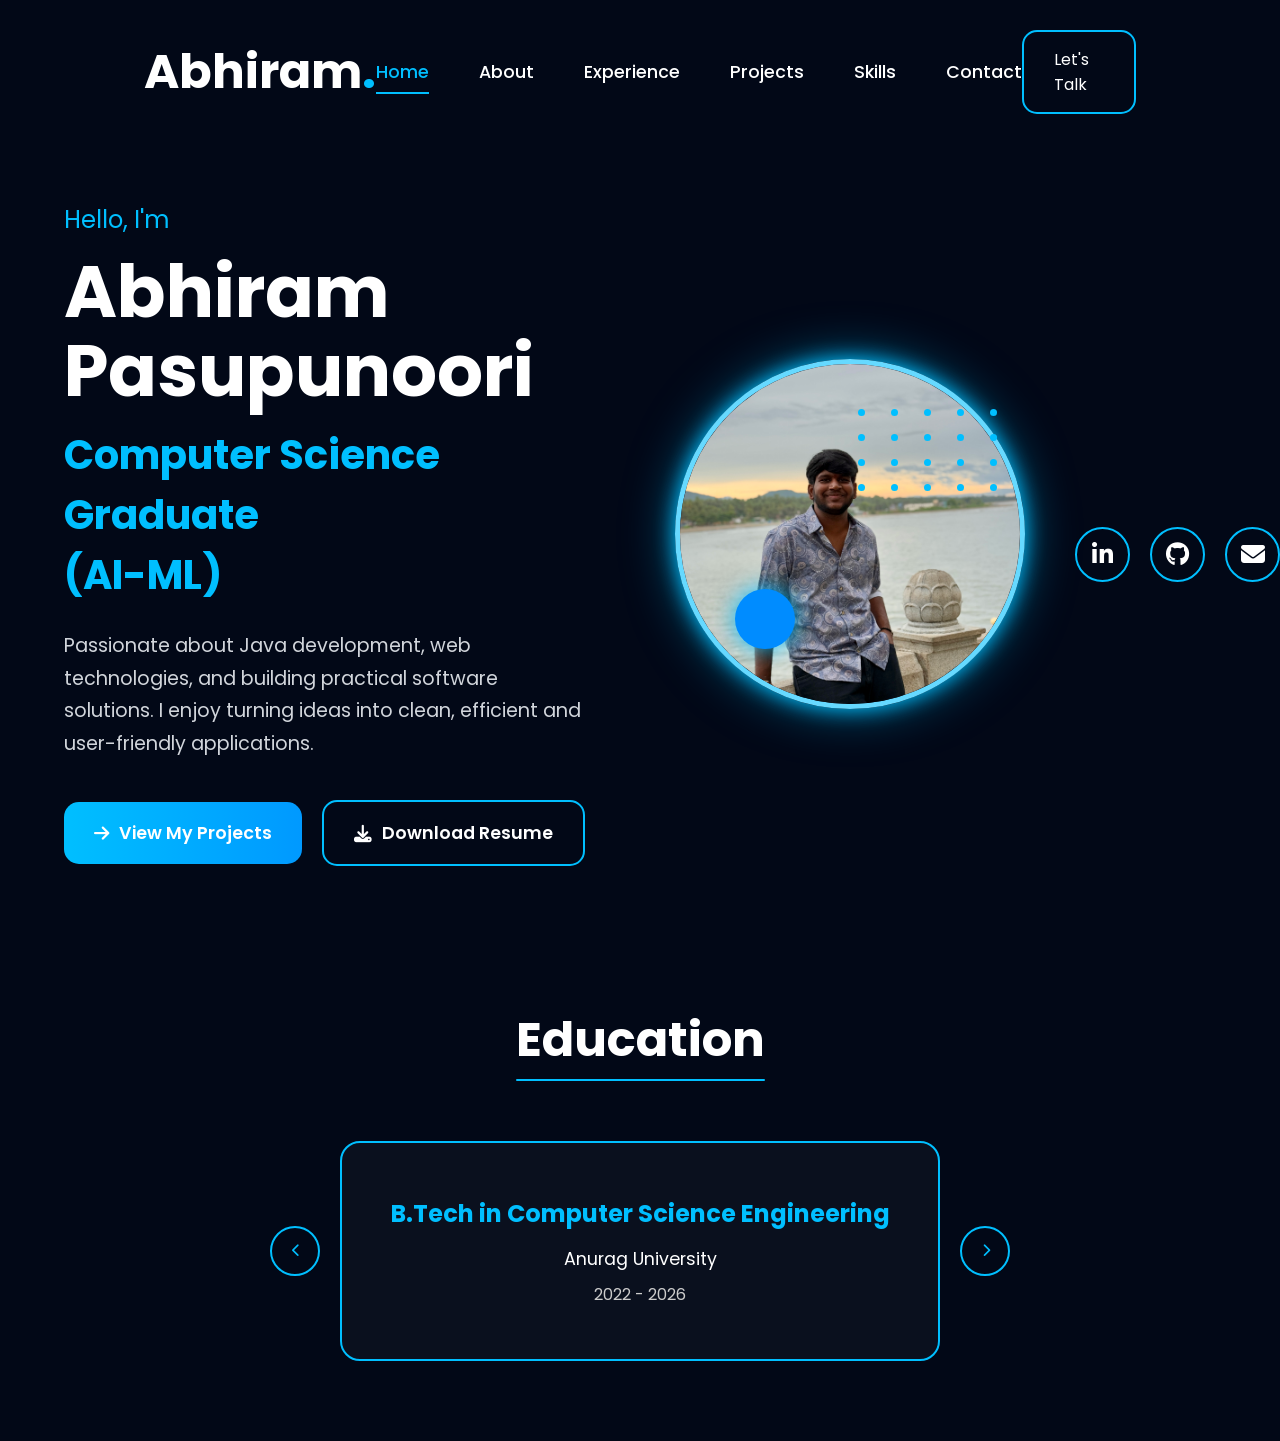
==== commit 2ef9bef5: "skills-page updated" ====
--- a/Portfolio/index.html
+++ b/Portfolio/index.html
@@ -34,7 +34,7 @@
 
                 <a href="contact.html" class="resume-nav-btn">
                     
-                    Lets's Talk
+                    Let's Talk
                 </a>
         
             </nav>
--- a/Portfolio/style.css
+++ b/Portfolio/style.css
@@ -31,12 +31,35 @@
 }
 
 .logo {
-    font-size: 2.5rem;
+    font-size: 3rem;
     font-weight: 700;
+    color: white;
+    text-decoration: none;
+    cursor: pointer;
 }
 
 .logo span {
     color: #00BFFF;
+}
+
+.logo:hover {
+    color: #00BFFF;
+    opacity: 0.9;
+}
+.nav-links {
+    display: flex;
+    list-style: none;
+    gap: 50px;
+}
+
+.nav-links li {
+    list-style: none;
+}
+
+.nav-links a {
+    text-decoration: none;
+    color: white;
+    font-weight: 600;
 }
 
 .nav-menu {
@@ -609,37 +632,415 @@
     color: #cccccc;
 }
 /* =========================
+   EXPERIENCE SECTION
+========================= */
+
+.experience {
+    padding: 120px 10%;
+}
+
+.experience-title {
+    text-align: center;
+    font-size: 3rem;
+    margin-bottom: 80px;
+    position: relative;
+}
+
+.experience-title::after {
+    content: '';
+    display: block;
+    width: 23%;
+    height: 2px;
+    background: #00BFFF;
+    margin: 3px auto 0;
+    border-radius: 10px;
+}
+
+.experience-container {
+    position: relative;
+    max-width: 1000px;
+    margin: auto;
+}
+
+.experience-container::before {
+    content: '';
+
+    position: absolute;
+
+    left: 30px;
+    top: 0;
+
+    width: 4px;
+    height: 100%;
+
+    background: rgba(0, 191, 255, 0.3);
+}
+
+.experience-card {
+    position: relative;
+
+    margin-bottom: 50px;
+    margin-left: 80px;
+
+    padding: 30px;
+
+    background: rgba(255, 255, 255, 0.03);
+
+    border: 2px solid rgba(0, 191, 255, 0.2);
+
+    border-radius: 20px;
+
+    transition: 0.3s ease;
+}
+
+.experience-card:hover {
+    transform: translateY(-10px);
+
+    border-color: #00BFFF;
+
+    box-shadow: 0 0 20px rgba(0, 191, 255, 0.3);
+}
+
+.experience-icon {
+    position: absolute;
+
+    left: -67px;
+    top: 35px;
+
+    width: 50px;
+    height: 50px;
+
+    border-radius: 50%;
+
+    background: #00BFFF;
+
+    display: flex;
+    align-items: center;
+    justify-content: center;
+
+    color: white;
+}
+.experience-header {
+    display: flex;
+    justify-content: space-between;
+    align-items: center;
+    width: 100%;
+}
+
+.experience-header h2 {
+    margin: 0;
+    
+}
+
+.experience-date {
+    color: #00BFFF;
+    font-weight: 600;
+    margin-left: auto;
+}
+
+.experience-content h2 {
+    margin: 15px 0 5px;
+}
+
+.experience-content h3 {
+    color: #d1d5db;
+    margin-bottom: 15px;
+}
+
+.experience-content p {
+    color: #d1d5db;
+    line-height: 1.8;
+}
+
+/* =========================
+   PROJECTS SECTION
+========================= */
+/* ================= PROJECTS SECTION ================= */
+
+.projects {
+    padding: 120px 10%;
+    min-height: 100vh;
+}
+
+.projects-title {
+    text-align: center;
+    font-size: 3rem;
+    color: white;
+    margin-bottom: 80px;
+    position: relative;
+}
+
+.projects-title::after {
+    content: '';
+    display: block;
+    width: 17%;
+    height: 2px;
+    background: #00BFFF;
+    margin: 3px auto 0;
+    border-radius: 10px;
+}
+
+/* Projects Grid */
+
+.projects-container {
+    display: grid;
+    grid-template-columns: repeat(2, 1fr);
+    gap: 35px;
+}
+
+/* Project Cards */
+
+.project-card {
+    background: rgba(255, 255, 255, 0.03);
+    border: 2px solid rgba(0, 191, 255, 0.2);
+    border-radius: 25px;
+    padding: 35px;
+
+    backdrop-filter: blur(10px);
+
+    transition: all 0.3s ease;
+
+    text-align: center;
+}
+
+.project-card:hover {
+    transform: translateY(-10px);
+
+    border-color: #00BFFF;
+
+    box-shadow: 0 0 25px rgba(0, 191, 255, 0.3);
+}
+
+/* Project Content */
+
+.project-content {
+    display: flex;
+    flex-direction: column;
+    align-items: center;
+}
+
+.project-content h2 {
+    margin-bottom: 20px;
+    font-size: 1.8rem;
+}
+
+/* Project Links */
+
+.project-link {
+    text-decoration: none;
+    color: #00BFFF;
+
+    display: inline-flex;
+    align-items: center;
+    gap: 10px;
+
+    transition: all 0.3s ease;
+}
+
+.project-link:hover {
+    color: white;
+}
+
+.project-link i {
+    font-size: 0.9rem;
+    transition: transform 0.3s ease;
+}
+
+.project-link:hover i {
+    transform: translateX(5px);
+}
+
+/* Project Description */
+
+.project-content p {
+    color: #d1d5db;
+    line-height: 1.8;
+    margin-bottom: 25px;
+
+    max-width: 90%;
+}
+
+/* Tech Stack */
+
+.tech-stack {
+    display: flex;
+    justify-content: center;
+    flex-wrap: wrap;
+    gap: 12px;
+}
+
+.tech-stack span {
+    background: rgba(0, 191, 255, 0.15);
+    color: #00BFFF;
+
+    padding: 8px 16px;
+    border-radius: 20px;
+
+    font-size: 0.9rem;
+    font-weight: 500;
+
+    transition: all 0.3s ease;
+}
+
+.tech-stack span:hover {
+    background: #00BFFF;
+    color: white;
+
+    transform: translateY(-3px);
+}
+
+/* ================= RESPONSIVE DESIGN ================= */
+
+@media (max-width: 992px) {
+
+    .projects-container {
+        grid-template-columns: 1fr;
+    }
+
+    .projects {
+        padding: 100px 5%;
+    }
+
+    .projects-title {
+        font-size: 2.5rem;
+    }
+}
+
+@media (max-width: 768px) {
+
+    .project-card {
+        padding: 25px;
+    }
+
+    .project-content h2 {
+        font-size: 1.5rem;
+    }
+
+    .project-content p {
+        font-size: 0.95rem;
+    }
+
+    .projects-title {
+        font-size: 2.2rem;
+    }
+}
+
+@media (max-width: 480px) {
+
+    .projects {
+        padding: 90px 20px;
+    }
+
+    .projects-title {
+        font-size: 2rem;
+    }
+
+    .project-card {
+        padding: 20px;
+    }
+
+    .tech-stack span {
+        padding: 6px 12px;
+        font-size: 0.8rem;
+    }
+}
+/* =========================
    SKILLS SECTION
 ========================= */
+
+.skills {
+    padding: 120px 10%;
+    min-height: 100vh;
+}
+
+.skills-title {
+    text-align: center;
+    font-size: 3rem;
+    margin-bottom: 80px;
+    position: relative;
+}
+
+.skills-title::after {
+    content: '';
+    display: block;
+    width: 10%;
+    height: 2px;
+    background: #00BFFF;
+    margin: 3px auto 0;
+    border-radius: 10px;
+}
+
+.skills-container {
+    display: grid;
+    grid-template-columns: repeat(3, 1fr);
+    gap: 35px;
+}
+
 .skill-card {
-    display: inline-block;
-
-    padding: 15px 25px;
-    margin: 10px;
-
-    border-radius: 10px;
-    background: #323232d8;
-
-    transition: transform 0.3s ease;
+    background: rgba(255, 255, 255, 0.03);
+    border: 2px solid rgba(0, 191, 255, 0.2);
+    border-radius: 25px;
+    padding: 40px 30px;
+    text-align: center;
+    transition: 0.3s ease;
 }
 
 .skill-card:hover {
-    transform: scale(1.05);
-}
-/* Tablet */
-@media (max-width: 1024px) {
-    .certificate-container {
+    transform: translateY(-10px);
+    border-color: #00BFFF;
+    box-shadow: 0 0 25px rgba(0, 191, 255, 0.3);
+}
+
+.skill-card i {
+    font-size: 3rem;
+    color: #00BFFF;
+    margin-bottom: 25px;
+}
+
+.skill-card h2 {
+    margin-bottom: 25px;
+    font-size: 1.5rem;
+    color: white;
+}
+
+.skill-tags {
+    display: flex;
+    flex-wrap: wrap;
+    justify-content: center;
+    gap: 12px;
+}
+
+.skill-tags span {
+    background: rgba(0, 191, 255, 0.15);
+    color: #00BFFF;
+    padding: 10px 18px;
+    border-radius: 25px;
+    font-size: 0.9rem;
+    transition: 0.3s ease;
+}
+
+.skill-tags span:hover {
+    background: #00BFFF;
+    color: white;
+}
+
+/* Responsive */
+
+@media (max-width: 992px) {
+    .skills-container {
         grid-template-columns: repeat(2, 1fr);
     }
 }
 
-/* Mobile */
 @media (max-width: 768px) {
-    .certificate-container {
+    .skills-container {
         grid-template-columns: 1fr;
     }
-}
-
+
+    .skills-title {
+        font-size: 2.5rem;
+    }
+}
 /* =========================
    FORMS
 ========================= */
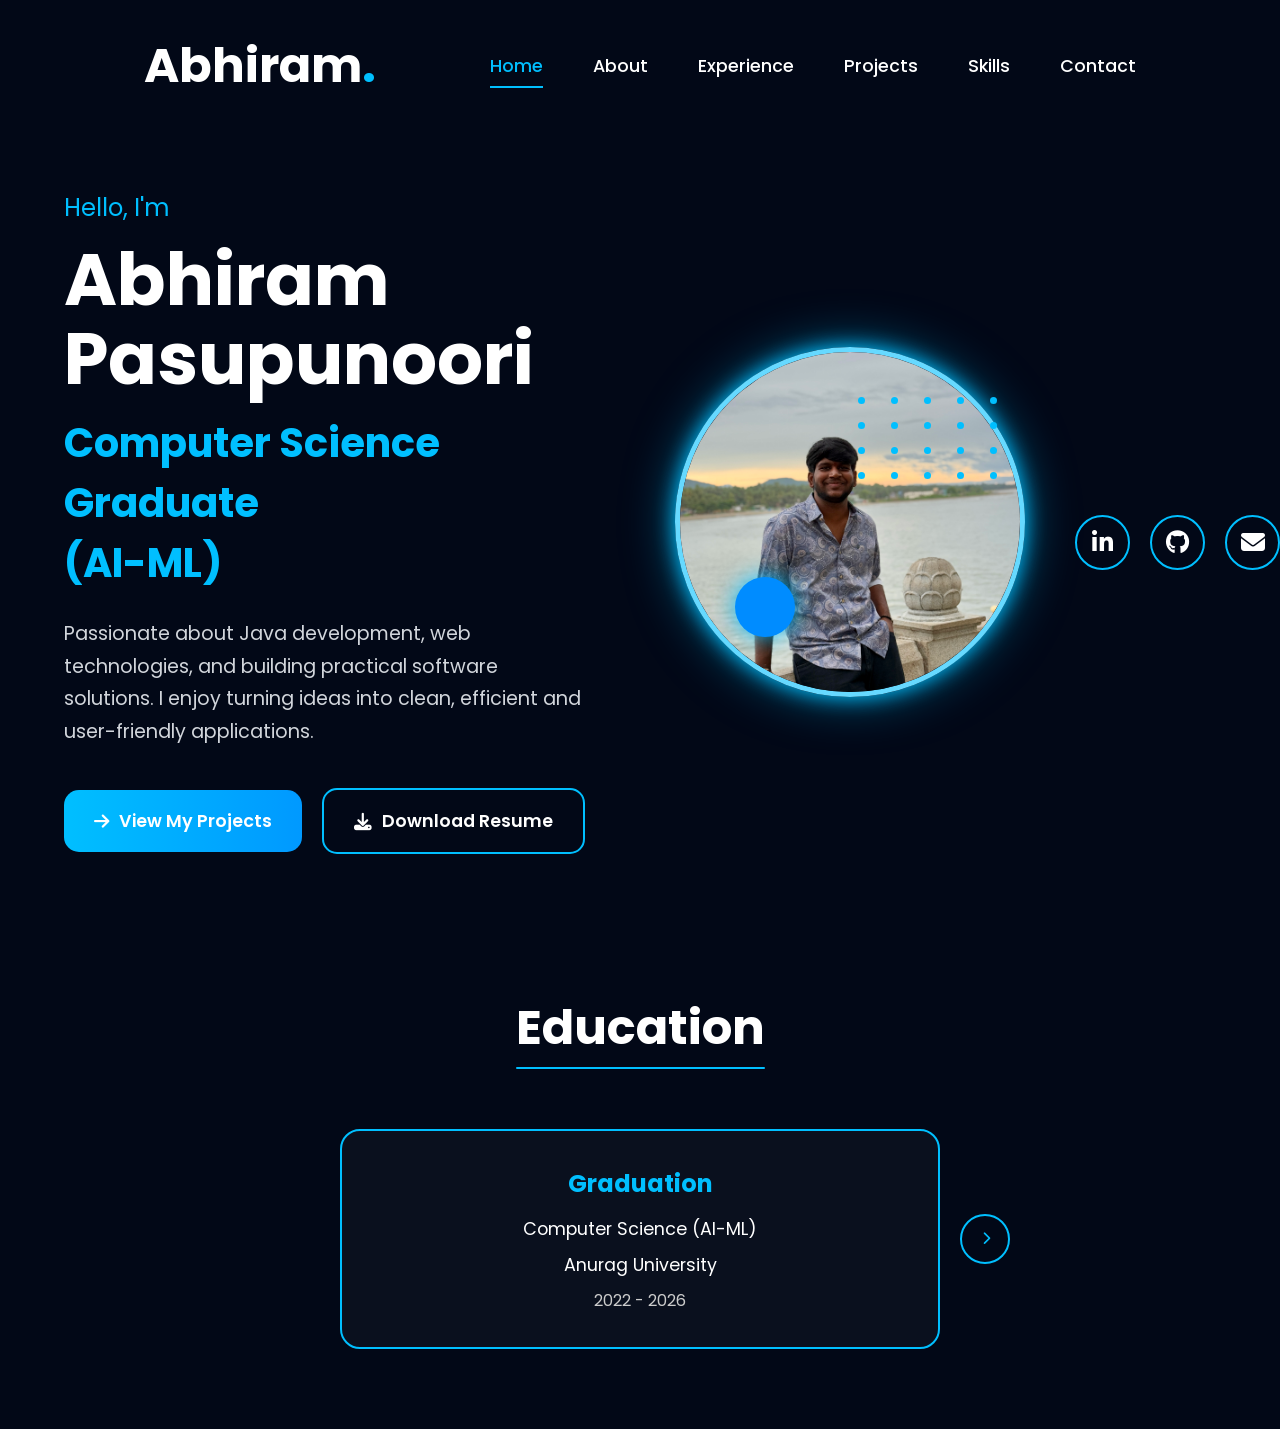
==== commit bd3a25a6: "contact-page updated" ====
--- a/Portfolio/index.html
+++ b/Portfolio/index.html
@@ -32,10 +32,7 @@
                     <li><a href="contact.html">Contact</a></li>    
                 </ul>
 
-                <a href="contact.html" class="resume-nav-btn">
-                    
-                    Let's Talk
-                </a>
+                
         
             </nav>
 
@@ -143,41 +140,42 @@
 
                 <div class="slider-wrapper">
 
-                    <button class="slider-btn prev">
-                        <i class="fa-solid fa-chevron-left"></i>
-                    </button>
-
-                    <div class="slider-container">
-
-                        <div class="education-slider">
-
-                            <div class="edu-card">
-                                <h3>B.Tech in Computer Science Engineering</h3>
-                                <p>Anurag University</p>
-                                <span>2022 - 2026</span>
-                            </div>
-
-                            <div class="edu-card">
-                                <h3>Intermediate</h3>
-                                <p>Excellencia Junior College</p>
-                                <span>2020 - 2022</span>
-                            </div>
-
-                            <div class="edu-card">
-                                <h3>School</h3>
-                                <p>Sree Vidyanikethan International School</p>
-                                <span>2019 - 2020</span>
-                            </div>
-
+                <button class="slider-btn prev-btn" onclick="prevSlide()">
+                    <i class="fa-solid fa-chevron-left"></i>
+                </button>
+
+                <div class="slider-container">
+
+                    <div class="education-slider">
+
+                        <div class="edu-card">
+                            <h3>Graduation</h3>
+                            <p>Computer Science (AI-ML)</p>
+                            <p>Anurag University</p>
+                            <span>2022 - 2026</span>
                         </div>
 
-                    </div>
-
-                    <button class="slider-btn next">
-                        <i class="fa-solid fa-chevron-right"></i>
-                    </button>
-
-                </div>
+                        <div class="edu-card">
+                            <h3>Intermediate</h3>
+                            <p>Excellencia Junior College</p>
+                            <span>2020 - 2022</span>
+                        </div>
+
+                        <div class="edu-card">
+                            <h3>Secondary Education</h3>
+                            <p>Sree Vidyanikethan International School</p>
+                            <span>2019 - 2020</span>
+                        </div>
+
+                    </div>
+
+                </div>
+
+                <button class="slider-btn next-btn" onclick="nextSlide()">
+                    <i class="fa-solid fa-chevron-right"></i>
+                </button>
+
+            </div>
 
         </section>
 
@@ -186,28 +184,37 @@
             const slider = document.querySelector('.education-slider');
             const cards = document.querySelectorAll('.edu-card');
 
-            let index = 0;
-
-            document.querySelector('.next').onclick = () => {
-
-                if(index < cards.length - 1) {
-                    index++;
+            const prevBtn = document.querySelector('.prev-btn');
+            const nextBtn = document.querySelector('.next-btn');
+
+            let currentIndex = 0;
+
+            function updateSlider() {
+
+                slider.style.transform = `translateX(-${currentIndex * 100}%)`;
+
+                prevBtn.style.visibility =
+                    currentIndex === 0 ? 'hidden' : 'visible';
+
+                nextBtn.style.visibility =
+                    currentIndex === cards.length - 1 ? 'hidden' : 'visible';
+            }
+
+            function nextSlide() {
+                if (currentIndex < cards.length - 1) {
+                    currentIndex++;
+                    updateSlider();
                 }
-
-                slider.style.transform =
-                    `translateX(-${index * 600}px)`;
-            };
-
-            document.querySelector('.prev').onclick = () => {
-
-                if(index > 0) {
-                    index--;
+            }
+
+            function prevSlide() {
+                if (currentIndex > 0) {
+                    currentIndex--;
+                    updateSlider();
                 }
-                const cardWidth = document.querySelector('.edu-card').offsetWidth;
-
-                slider.style.transform =
-                    `translateX(-${index * cardWidth}px)`;
-            };
+            }
+
+            updateSlider();
 
         </script>
                 
--- a/Portfolio/style.css
+++ b/Portfolio/style.css
@@ -1075,40 +1075,86 @@
 /* =========================
    CONTACT SECTION
 ========================= */
-#contact {
-    text-align: center;
-    padding: 60px 20px;
-}
-
-#contact h1 {
-    font-size: 40px;
+/* CONTACT SECTION */
+
+.contact {
+    padding: 120px 10%;
+    min-height: 100vh;
+}
+
+.contact-title {
+    text-align: center;
+    font-size: 3rem;
     margin-bottom: 20px;
-    color: #7fbcdd;
-}
-
-#contact h2 {
-    font-size: 25px;
-    margin-bottom: 20px;
-}
-
-#contact p {
-    font-size: 18px;
-    margin: 10px 0;
-    color: white;
-}
-
-#contact a {
-    color: white;
+}
+
+.contact-subtitle {
+    text-align: center;
+    max-width: 700px;
+    margin: 0 auto 60px;
+    color: #d1d5db;
+}
+
+/* 2×2 Grid Layout */
+
+.contact-container {
+    display: grid !important;
+    grid-template-columns: repeat(2, 1fr) !important;
+    gap: 30px;
+    max-width: 1000px;
+    margin: 0 auto;
+}
+
+.contact-card {
+    width: 100%;
+    box-sizing: border-box;
+
+    display: flex;
+    align-items: center;
+    gap: 20px;
+
+    padding: 30px;
+
+    background: rgba(255, 255, 255, 0.03);
+    border: 2px solid rgba(0, 191, 255, 0.2);
+    border-radius: 20px;
+
+    transition: 0.3s ease;
+}
+
+.contact-card:hover {
+    transform: translateY(-10px);
+    border-color: #00BFFF;
+    box-shadow: 0 0 20px rgba(0, 191, 255, 0.3);
+}
+
+.contact-card i {
+    font-size: 2rem;
+    color: #00BFFF;
+}
+
+.contact-card h3 {
+    margin-bottom: 5px;
+    color: white;
+}
+
+.contact-card p,
+.contact-card a {
+    color: #d1d5db;
     text-decoration: none;
 }
 
-#contact a:hover {
-    color: #7fbcdd;
-    text-decoration: underline;
-}
-
-
-
+.contact-card a:hover {
+    color: #00BFFF;
+}
+
+/* Mobile */
+
+@media (max-width: 768px) {
+    .contact-container {
+        grid-template-columns: 1fr;
+    }
+}
 /* =========================
    ANIMATIONS
 ========================= */
